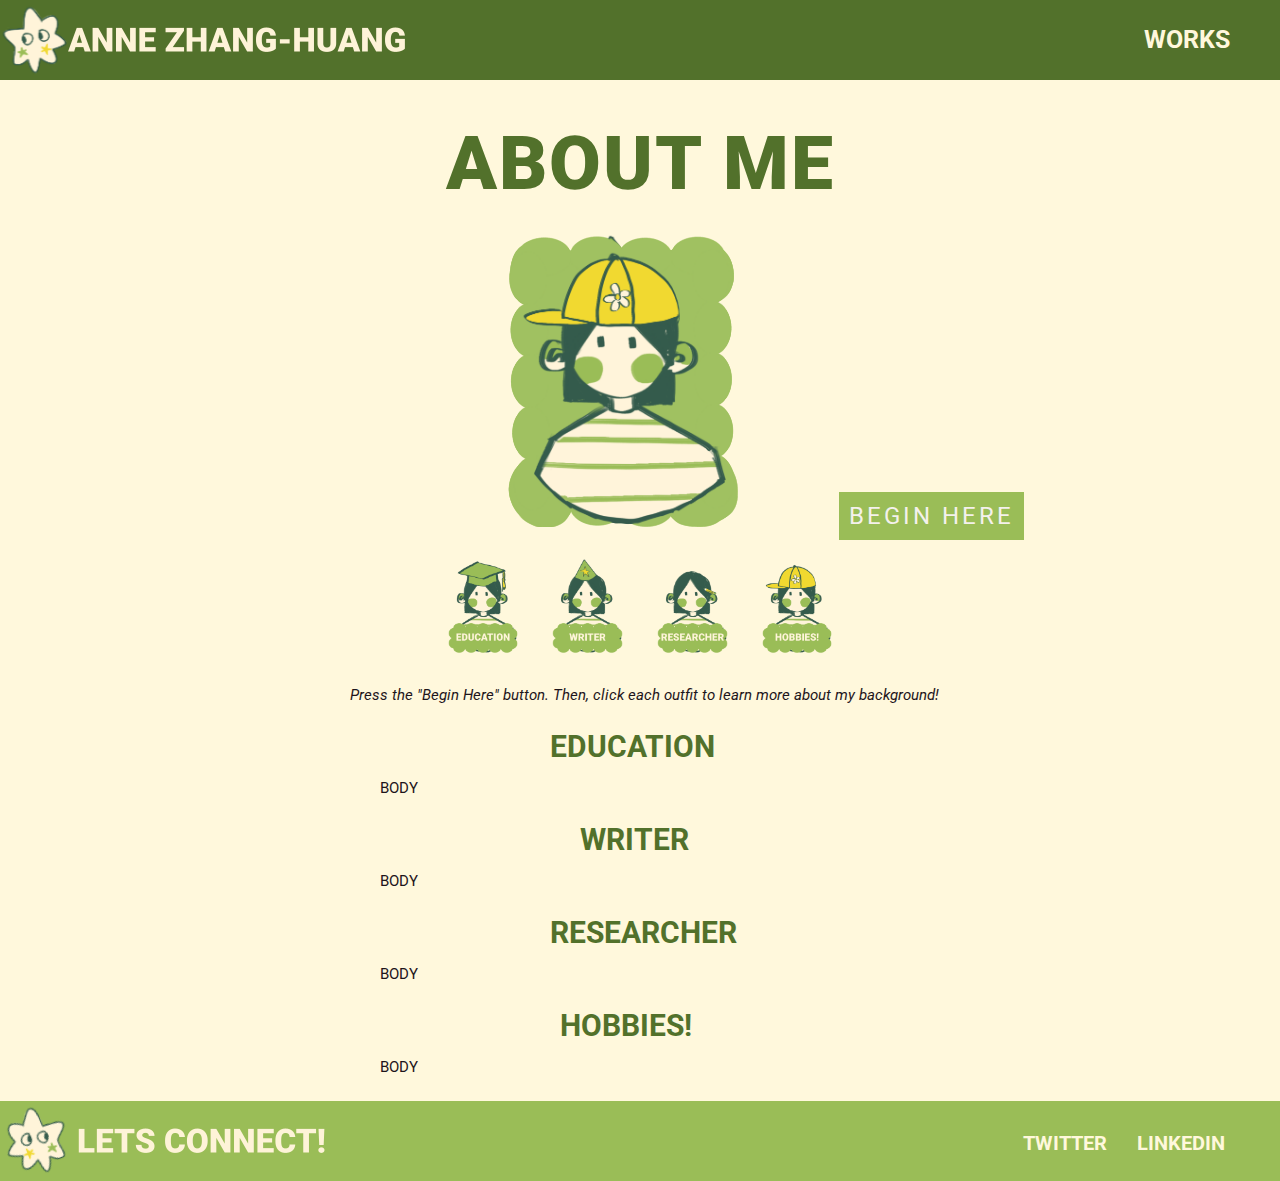
==== about.html @ 39949796 "Initial commit" ====
<!DOCTYPE html> 
<html>
    <head> 
        <link rel="stylesheet" type="text/css" href="css/style.css"> 
        <link href="https://fonts.googleapis.com/css2?family=Roboto&display=swap" rel="stylesheet"> 
        <style>
            body {
              font-family: "Roboto", sans-serif;
            }
        </style>
    </head>

<body>

<!--please do not read or review my code. it works. that's what matters.-->

<!--navbar-->
<div class="nav">
    <div id="logo">
        <a href="index.html"> 
        <img id="logo" src="assets/logofull.png" alt="logo"> </a> </div>
        <a href="index.html"> <div id="navitem"> <strong> WORKS </strong> </div> </a>
</div>

<!--header image-->

<div id="headerim">
    <img id="headerim" src="assets/img/header.png" alt="headerim"> 
</div>

<!--dress up about-->
<section id="POP">
    <div id="title"><strong>ABOUT ME</strong></div>
    <div id="me-container">
        <img class="starter" id="body" src="assets/myhead.png">
        <img class="outfit" id="o1" src="assets/outfit1.png">
        <img class="outfit" id="o2" src="assets/outfit2.png">
        <img class="outfit" id="o3" src="assets/outfit3.png">
        <img class="outfit" id="o4" src="assets/outfit4.png">
    </div>
    
    <div id="selection-container">
        <img class="outfit-selection" id="s1" src="assets/o1select.png">
        <img class="outfit-selection" id="s2" src="assets/o2select.png">
        <img class="outfit-selection" id="s3" src="assets/o3select.png">
        <img class="outfit-selection" id="s4" src="assets/o4select.png">
    </div>

    <div id="strip-button" class="button">
        BEGIN HERE
    </div>

    <div id="text-container">
        <div id="bodytext"> <em>Press the "Begin Here" button. Then, click each outfit to learn more about my background! </em></div>
        <div id="o1text"> <strong> EDUCATION </strong> </div>
            <div id="o1body">BODY</div>
        <div id="o2text"> <strong> WRITER </strong> </div>
            <div id="o2body">BODY</div>
        <div id="o3text"> <strong> RESEARCHER </strong> </div>
            <div id="o3body">BODY</div>
        <div id="o4text"> <strong> HOBBIES! </strong> </div>
            <div id="o4body">BODY</div>
    </div>

</section>

<!--footer-->

<div class="footer">
    <div id="logofoot">
        <img id="logofoot" src="assets/letsconnect.png" alt="logofoot"> 
    </div>
        <a href="https://www.linkedin.com/in/annezhang9/"> <div id="contactinfo"> <strong> LINKEDIN </strong> </div> </a>
        <a href="https://twitter.com/rejectedtedtalk"> <div id="contactinfo2"> <strong> TWITTER </strong> </div> </a>
    </div>
</div>

<script src="js/script.js"></script>

</body>

</html>
---- css/style.css ----
@import url('https://fonts.googleapis.com/css2?family=Roboto&display=swap');

/*please do not read or review my code. it works, and that's what matters.*/

html {
	background-color: #fff8dc;
}

body {
	margin: 0px;
	padding: 0px;
}

/*navbar*/

.nav {
	overflow: hidden;
	display: inline;
	float: left;
	background-color: #52712b;
    width: 1350px;
    height: 80px;
    position:fixed;
	margin: 0px;
}

#navitem {
	list-style-type: none;
	float: right;
	color: #fff8dc; 
	font-size: 25px;
	display: flex; 
	flex-direction: row;
	justify-content: flex-end;
	align-items: center;
	padding-top: 25px;
	padding-right: 120px;
}

#navitem:link {
	color: #fff8dc; 
    text-decoration: none;
}

#navitem:hover {
	text-decoration: underline;
}

#navitem:visited, #navitem:active {
    color: #f1d930;
}

#logo {
	list-style-type: none;
	margin: 0;
   	display: inline;
   	float: left;
}

/*navbar double duty*/

.nav2 {
	overflow: hidden;
	display: inline;
	float: left;
	background-color: #52712b;
    width: 1350px;
    height: 80px;
    position:fixed;
	margin: 0px;
}

#navitem2, #navitem3 {
	list-style-type: none;
	float: right;
	color: #fff8dc; 
	font-size: 25px;
	display: flex; 
	flex-direction: row;
	justify-content: flex-end;
	align-items: center;
	padding-top: 25px;
}

#navitem2 {
	padding-right: 120px;
}

#navitem3{
	padding-right: 50px;
}

#navitem2:link, #navitem3:link {
	color: #fff8dc; 
    text-decoration: none;
}

#navitem2:hover, #navitem3:hover {
	text-decoration: underline;
}

#navitem2:visited, #navitem2:active, #navitem3:visited, #navitem3:active {
    color: #f1d930;
}

#logo2 {
	list-style-type: none;
	margin: 0;
   	display: inline;
   	float: left;
}

/*headerimage*/

#headerim {
	padding-top: 20px;
}

/*works body*/

#sectiontitle {
	padding-left: 525px;
}

#sectiontitle1 {
	padding-left: 390px;
}

#projectt {
	color: #52712b;
}

#workdes {
	color: #1e151b;
}

#descrip { 
	padding: 10px;
}

#workdes {
    color: #1e151b;
}

/*about; dress up*/
#pop {
    background-color: #f4f1ec;
    height: 100%;
}

#ABC {
    height: 100%;
  }

body {
	margin: 0px;
	background-position: center;
}

#title {
	font-size: 75px;
	text-align: center;
	margin: 30px;
	margin-bottom: 20px;
	text-transform: uppercase;
	letter-spacing: 2px;
	padding-top: 30px;
	font-weight: 700;
	color: #52712b;
}

#me-container {
	overflow: hidden;
	position: relative;
	width: 500px;
	height: 300px;
	margin: 0 auto;
}

#selection-container {
	position: relative;
	text-align: center;
	top: 10px;
	padding: 10px;
}

.outfit-selection {
	cursor: pointer;
	height: 100px;
	margin: 10px;
}

.outfit-selection:hover {
	opacity: 0.6;
}

#body {
	position: absolute;
	height: 300px;
	top: 5px;
	left: 110px;
}

#body:hover, .outfit:hover, .outfit-selection:hover {
	-webkit-transform: rotate(5deg);
}

.outfit {
	/*z-index: 10;*/
	position: absolute;
	height: 300px;
	top: 5px;
	left: 110px;
}

.hidden {
	display: none;
}

.show {
	display: block;
}

#o1 {
	position: absolute;
	height: 300px;
	top: 5px;
	left: 110px;
}

#o2 {
	position: absolute;
	height: 300px;
	top: 5px;
	left: 110px;
}

#o3 {
	position: absolute;
	height: 300px;
	top: 5px;
	left: 110px;
}

#o4 {
	position: absolute;
	height: 300px;
	top: 5px;
	left: 110px;
}

#o2text {
	color: #52712b;
	font-size: 30px;
	padding-left: 580px;
}

#o1text, #o3text {
	color: #52712b;
	font-size: 30px;
	padding-left: 550px;
}

#o4text {
	color: #52712b;
	font-size: 30px;
	padding-left: 560px;
}

#bodytext{
	color: #1e151b;
	font-size: 15px;
	padding-left: 350px;
	padding-top: 15px;
	padding-bottom: 25px;
}

#o1body, #o2body, #o3body, #o4body {
	color: #1e151b;
	font-size: 15px;
	padding-left: 380px;
	padding-top: 15px;
	padding-bottom: 25px;
}

.button {
	position: absolute;
	font-size: 1.5em;
	text-transform: uppercase;
	color: #f4f1ec;
	background: #9abd57;
	padding: 10px;
	letter-spacing: 3px;
	text-align: center;
	transition: 0.3s;
}

.button:hover {
	cursor: pointer;
	background:#9abd57;
	transform: rotate(-5deg);
}

#strip-button {
	right: 20%;
	bottom: 40%;

}

/*index body*/

#abme1, #ABC {
	display:flex;
	flex-direction: row;
	justify-content: space-around;
	align-items: center;
}

#ab1title, #projectt {
	color: #9abd57;
}

#ab1ab, #workdes {
	color: #0e1609;
}

#project-unit {
	margin: 10px;
	display: flex;
	flex-direction: column;
	align-items: center; 
	justify-content: flex-start;
}

/*
#project-unit1 {
	margin-top: 10px;
	padding-right: 120px;
	display: flex;
	flex-direction: column;
}
*/


#gamephoto1{
	padding-left: 30px;
}

#descrip {
	margin-left: 50px;
	margin-right: 50px;
	margin-top: 50px;
	margin-bottom: 50px;
}

#summ {
	padding-top: 10px;
}

#img-container {
	margin: 60px;
	background-color: #9abd57;
}

#abc{
	display:flex;
	flex-direction: row;
	justify-content: space-around;
	align-items: center;
	padding-bottom: 10px;
}

#projectunit {
	height: 300px;
	width: 1200px;
	color: #0e1609;
	display:flex;
	flex-direction: row;
	align-items: flex-start;
}

/*
#title1 {
	color: #52712b;
	font-size: 20px;
}
*/

#summ {
	padding-bottom: 10px;
}

#comingsoon {
	color: #9abd57;
}

#readmore {
	color: #9abd57;
	text-decoration: none;
}

#readmore:link {
    text-decoration: none;
	color: #9abd57;
}

#readmore:visited {
	color: #52712b;
	text-decoration: none;
}

#readmore:hover {
	color: #52712b;
	text-decoration: underline;
}

#readmore:active {
    color: #52712b;
	text-decoration: none;
}

/*footer*/

.footer {
    background-color: #9abd57;
    width: 1350px;
    height: 80px;
    left:0px;
    bottom:0px;
}

#contactinfo, #contactinfo2 {
	color: #fff8dc;
    padding-left: 20px;
	list-style-type: none;
	display: inline;
	float: right;
	font-size: 20px;
	margin: 5px;
	padding-top: 25px;
}

#contactinfo {
	padding-right: 120px;
}

#contactinfo2 {
	padding-left: 25px;
}

#contactinfo:link, #contactinfo2:link {
    text-decoration: none;
	color: #fff8dc; 
}

#contactinfo:hover, #contactinfo2:hover {
	text-decoration: underline;
}

#contactinfo:visited, #contactinfo:active, #contactinfo2:visited, #contactinfo2:active {
    color: #f1d930;
}

#logofoot {
	float: left;
}
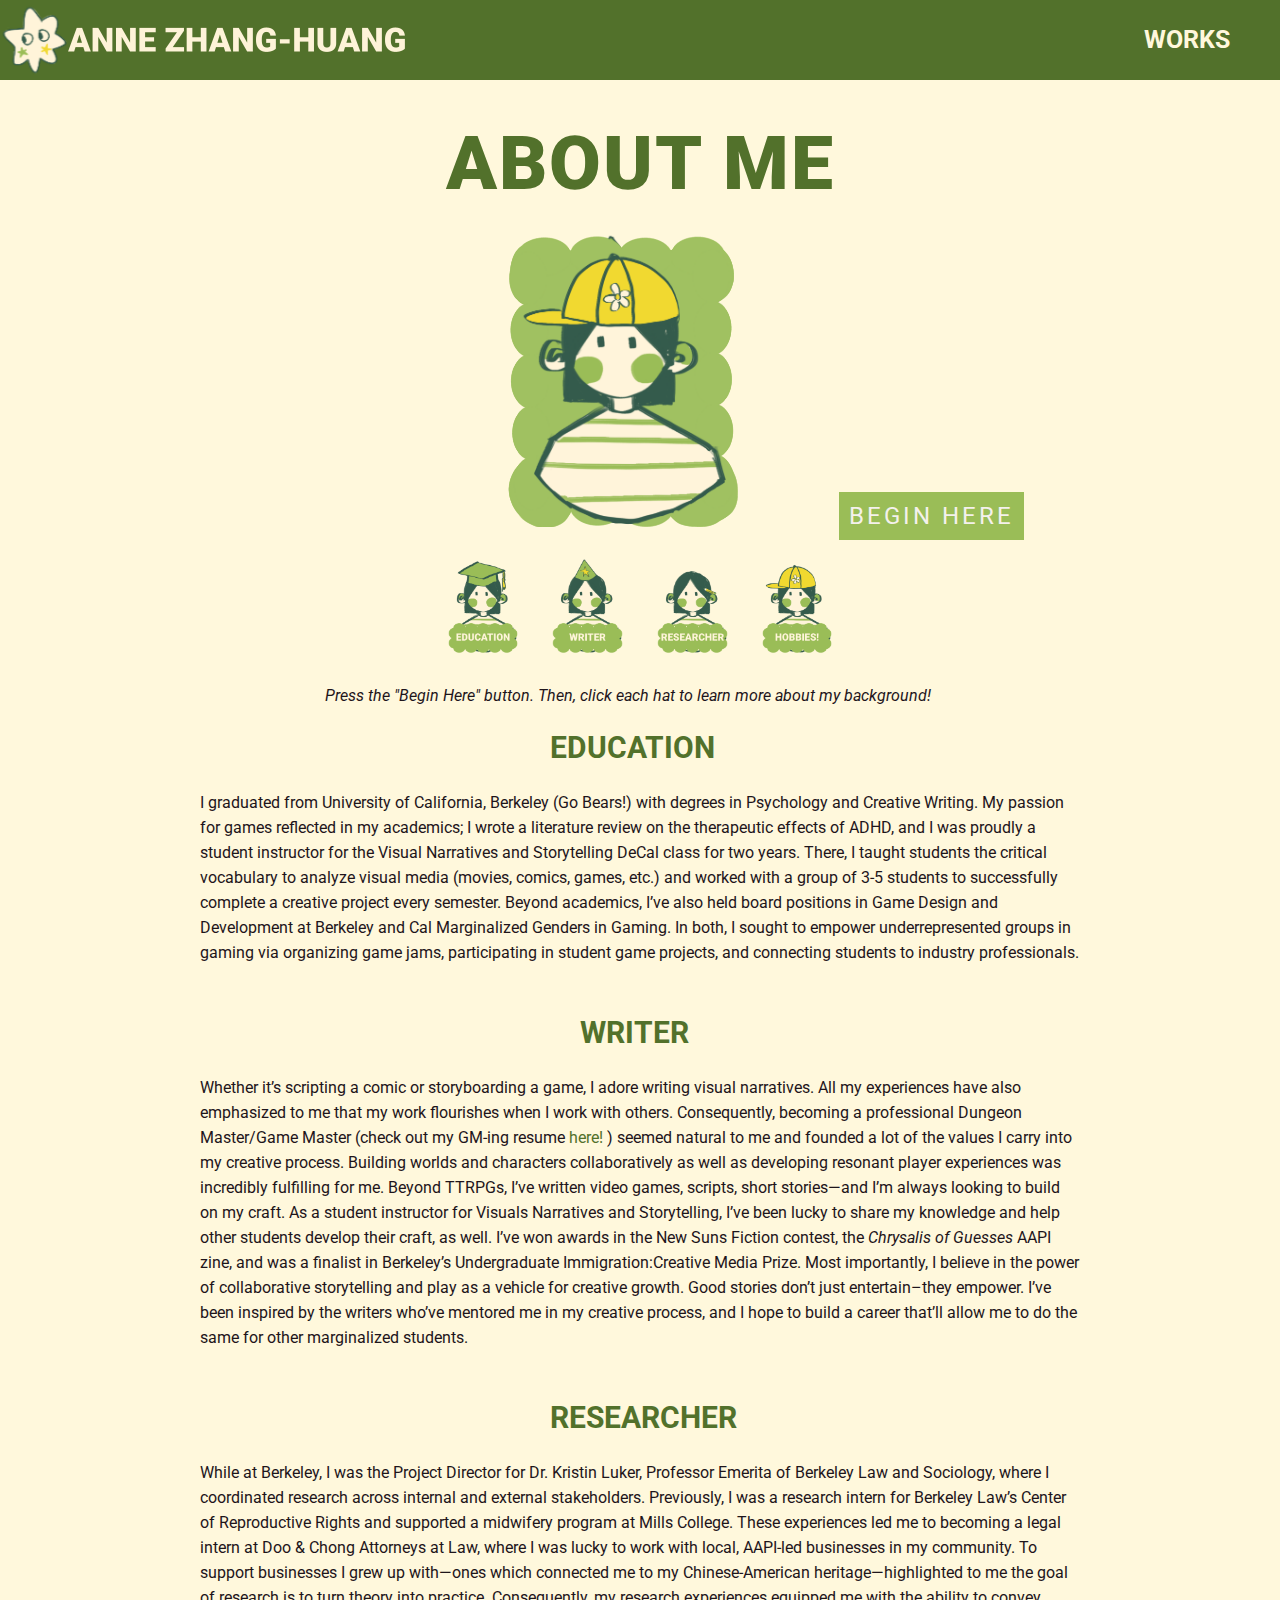
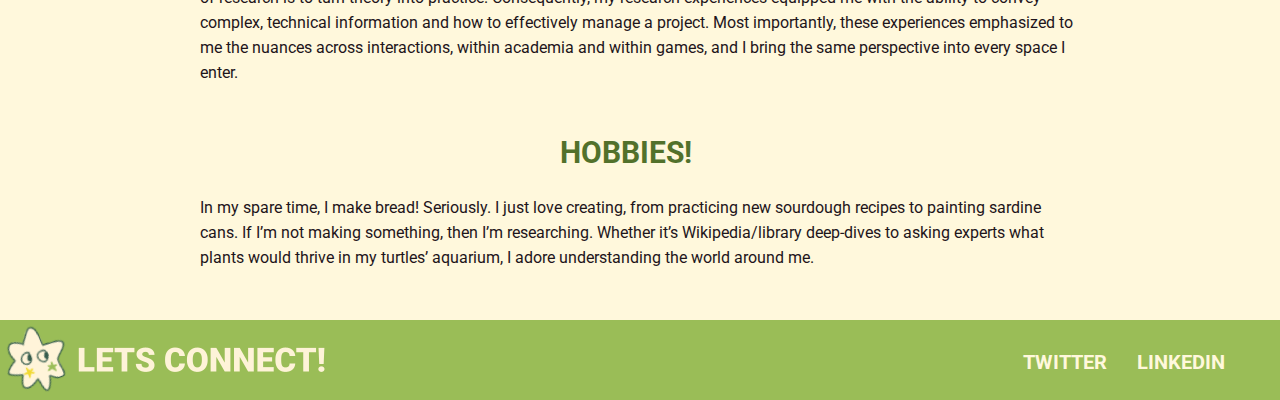
==== commit d0ec5096: "update" ====
--- a/about.html
+++ b/about.html
@@ -51,15 +51,15 @@
     </div>
 
     <div id="text-container">
-        <div id="bodytext"> <em>Press the "Begin Here" button. Then, click each outfit to learn more about my background! </em></div>
+        <div id="bodytext"> <em>Press the "Begin Here" button. Then, click each hat to learn more about my background! </em></div>
         <div id="o1text"> <strong> EDUCATION </strong> </div>
-            <div id="o1body">BODY</div>
+            <div id="o1body"> I graduated from University of California, Berkeley (Go Bears!) with degrees in Psychology and Creative Writing. My passion for games reflected in my academics; I wrote a literature review on the therapeutic effects of ADHD, and I was proudly a student instructor for the Visual Narratives and Storytelling DeCal class for two years. There, I taught students the critical vocabulary to analyze visual media (movies, comics, games, etc.) and worked with a group of 3-5 students to successfully complete a creative project every semester. Beyond academics, I’ve also held board positions in Game Design and Development at Berkeley and Cal Marginalized Genders in Gaming. In both, I sought to empower underrepresented groups in gaming via organizing game jams, participating in student game projects, and connecting students to industry professionals.  </div>
         <div id="o2text"> <strong> WRITER </strong> </div>
-            <div id="o2body">BODY</div>
+            <div id="o2body"> Whether it’s scripting a comic or storyboarding a game, I adore writing visual narratives. All my experiences have also emphasized to me that my work flourishes when I work with others. Consequently, becoming a professional Dungeon Master/Game Master (check out my GM-ing resume <a href="about.html" id="gmresume"> here! </a>) seemed natural to me and founded a lot of the values I carry into my creative process. Building worlds and characters collaboratively as well as developing resonant player experiences was incredibly fulfilling for me. Beyond TTRPGs, I’ve written video games, scripts, short stories—and I’m always looking to build on my craft. As a student instructor for Visuals Narratives and Storytelling, I’ve been lucky to share my knowledge and help other students develop their craft, as well. I’ve won awards in the New Suns Fiction contest, the <em> Chrysalis of Guesses </em> AAPI zine, and was a finalist in Berkeley’s Undergraduate Immigration:Creative Media Prize. Most importantly, I believe in the power of collaborative storytelling and play as a vehicle for creative growth. Good stories don’t just entertain–they empower. I’ve been inspired by the writers who’ve mentored me in my creative process, and I hope to build a career that’ll allow me to do the same for other marginalized students.             </div>
         <div id="o3text"> <strong> RESEARCHER </strong> </div>
-            <div id="o3body">BODY</div>
+            <div id="o3body">While at Berkeley, I was the Project Director for Dr. Kristin Luker, Professor Emerita of Berkeley Law and Sociology, where I coordinated research across internal and external stakeholders. Previously, I was a research intern for Berkeley Law’s Center of Reproductive Rights and supported a midwifery program at Mills College. These experiences led me to becoming a legal intern at Doo & Chong Attorneys at Law, where I was lucky to work with local, AAPI-led businesses in my community. To support businesses I grew up with—ones which connected me to my Chinese-American heritage—highlighted to me the goal of research is to turn theory into practice. Consequently, my research experiences equipped me with the ability to convey complex, technical information and how to effectively manage a project. Most importantly, these experiences emphasized to me the nuances across interactions, within academia and within games, and I bring the same perspective into every space I enter.</div>
         <div id="o4text"> <strong> HOBBIES! </strong> </div>
-            <div id="o4body">BODY</div>
+            <div id="o4body">In my spare time, I make bread! Seriously. I just love creating, from practicing new sourdough recipes to painting sardine cans. If I’m not making something, then I’m researching. Whether it’s Wikipedia/library deep-dives to asking experts what plants would thrive in my turtles’ aquarium, I adore understanding the world around me.</div>
     </div>
 
 </section>
--- a/css/style.css
+++ b/css/style.css
@@ -267,20 +267,50 @@
 	padding-left: 560px;
 }
 
-#bodytext{
+#bodytext {
 	color: #1e151b;
-	font-size: 15px;
-	padding-left: 350px;
+	font-size: 16px;
+	padding-left: 325px;
 	padding-top: 15px;
 	padding-bottom: 25px;
 }
 
-#o1body, #o2body, #o3body, #o4body {
+#o4body {
 	color: #1e151b;
-	font-size: 15px;
-	padding-left: 380px;
-	padding-top: 15px;
-	padding-bottom: 25px;
+	font-size: 16px;
+	line-height: 25px;
+	padding-left: 200px;
+	padding-right: 200px;
+	padding-top: 25px;
+	padding-bottom: 50px;
+}
+
+#gmresume {
+	color: #52712b;
+}
+
+#gmresume:link {
+	color: #52712b; 
+    text-decoration: none;
+}
+
+#gmresume:hover {
+	text-decoration: underline;
+}
+
+#gmresume:visited, #gmresume:active {
+    color: #52712b;
+}
+
+
+#o1body, #o2body, #o3body {
+	color: #1e151b;
+	font-size: 16px;
+	line-height: 25px;
+	padding-left: 200px;
+	padding-right: 200px;
+	padding-top: 25px;
+	padding-bottom: 50px;
 }
 
 .button {
@@ -332,20 +362,6 @@
 	justify-content: flex-start;
 }
 
-/*
-#project-unit1 {
-	margin-top: 10px;
-	padding-right: 120px;
-	display: flex;
-	flex-direction: column;
-}
-*/
-
-
-#gamephoto1{
-	padding-left: 30px;
-}
-
 #descrip {
 	margin-left: 50px;
 	margin-right: 50px;
@@ -359,7 +375,31 @@
 
 #img-container {
 	margin: 60px;
-	background-color: #9abd57;
+}
+
+.gamephoto {
+	height: 175px;
+	width: 250px;
+}
+
+.gamephoto1 {
+	height: 150px;
+	width: 150px;
+}
+
+.gamephoto2 {
+	height: 275px;
+	width: 275px;
+}
+
+.gamephoto3{
+	height: 175px;
+	width: 275px;
+}
+
+.gamephoto4{
+	height: 175px;
+	width: 275px;
 }
 
 #abc{
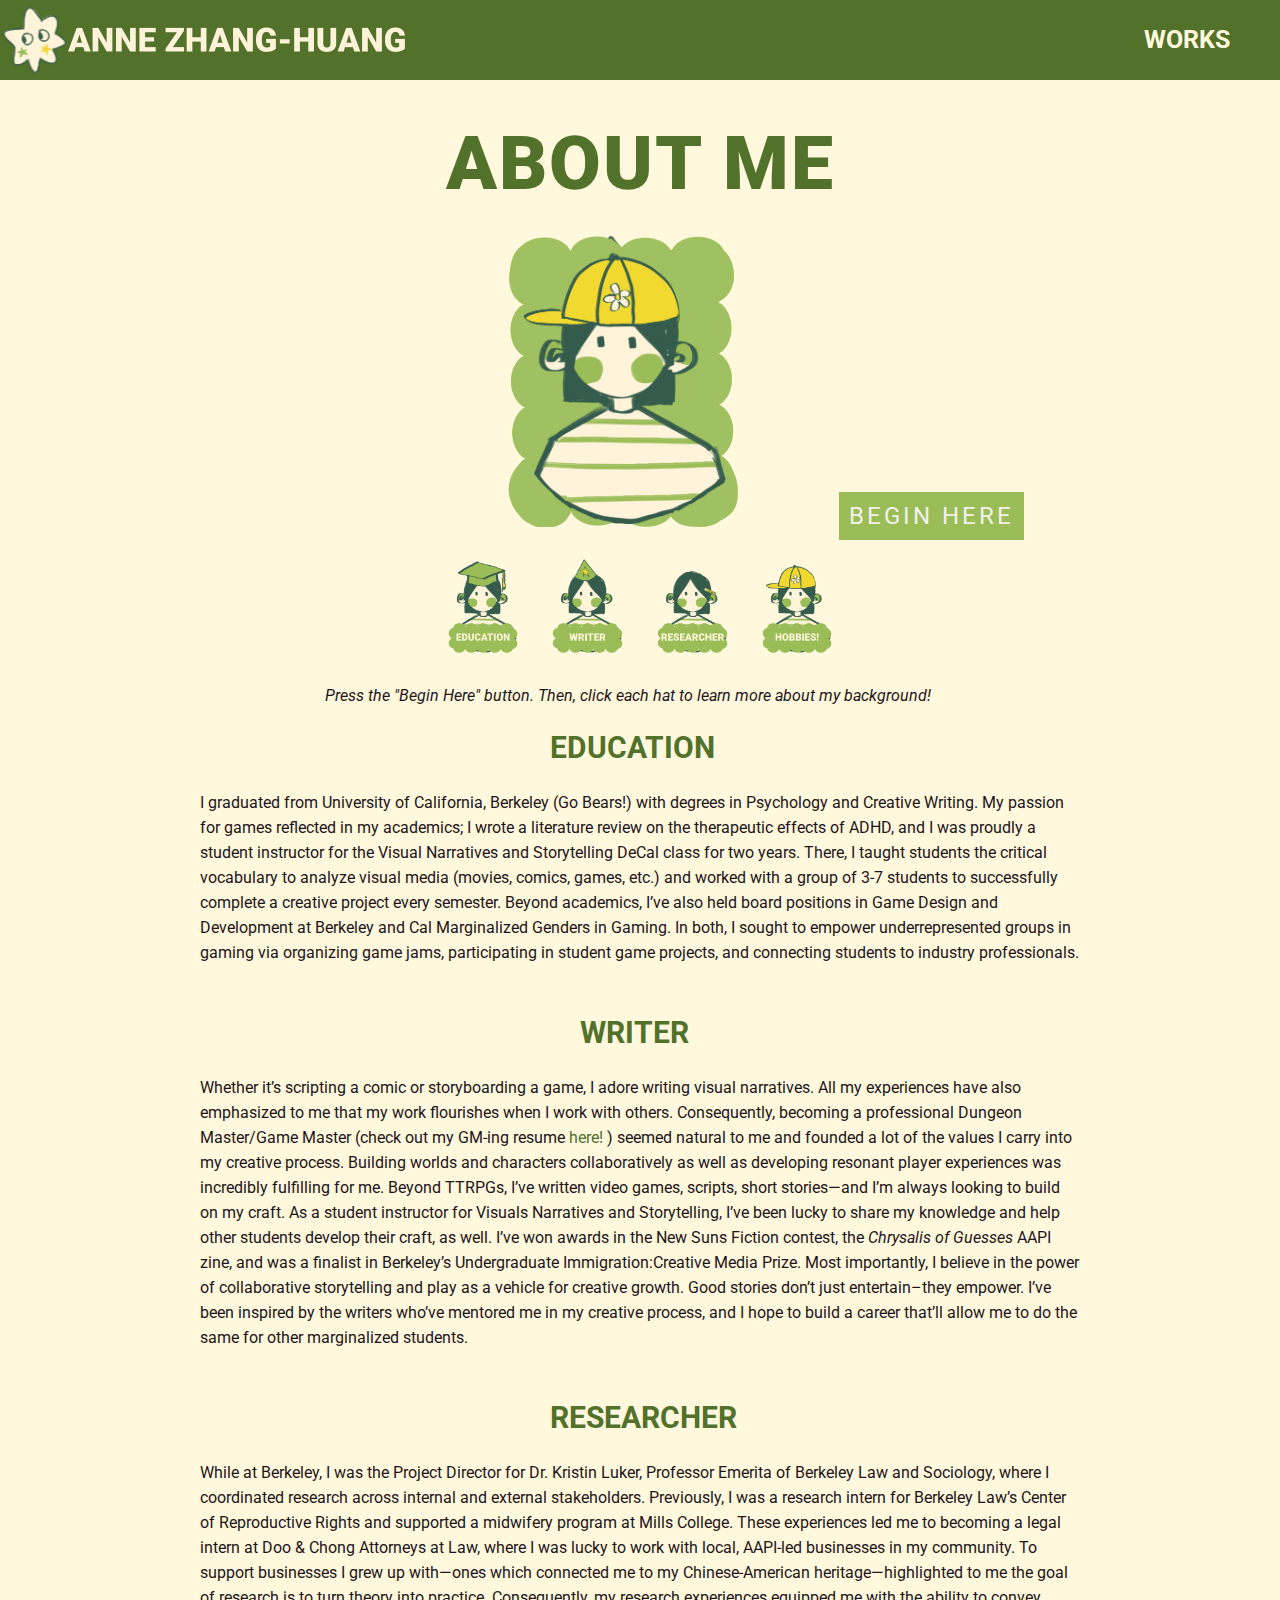
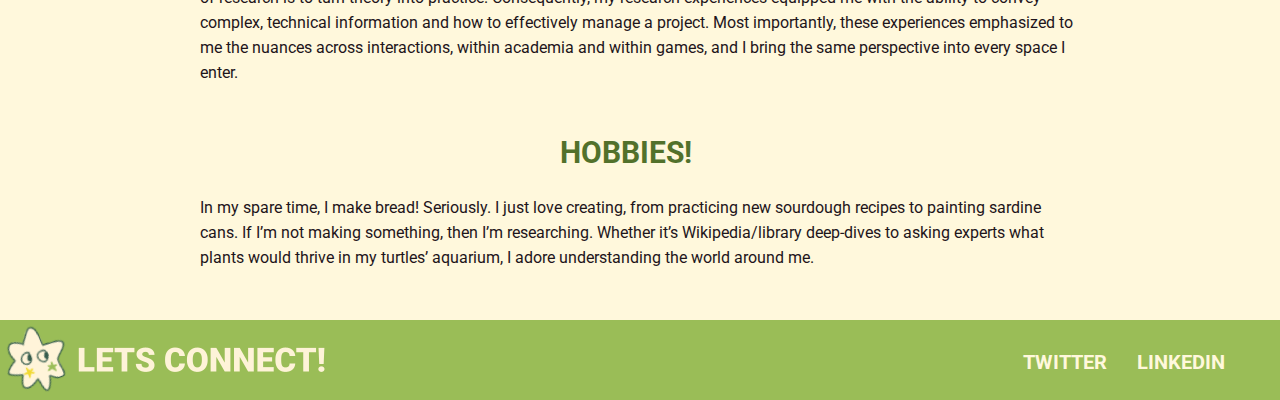
==== commit 9f0bb97f: "more updates!" ====
--- a/about.html
+++ b/about.html
@@ -53,9 +53,9 @@
     <div id="text-container">
         <div id="bodytext"> <em>Press the "Begin Here" button. Then, click each hat to learn more about my background! </em></div>
         <div id="o1text"> <strong> EDUCATION </strong> </div>
-            <div id="o1body"> I graduated from University of California, Berkeley (Go Bears!) with degrees in Psychology and Creative Writing. My passion for games reflected in my academics; I wrote a literature review on the therapeutic effects of ADHD, and I was proudly a student instructor for the Visual Narratives and Storytelling DeCal class for two years. There, I taught students the critical vocabulary to analyze visual media (movies, comics, games, etc.) and worked with a group of 3-5 students to successfully complete a creative project every semester. Beyond academics, I’ve also held board positions in Game Design and Development at Berkeley and Cal Marginalized Genders in Gaming. In both, I sought to empower underrepresented groups in gaming via organizing game jams, participating in student game projects, and connecting students to industry professionals.  </div>
+            <div id="o1body"> I graduated from University of California, Berkeley (Go Bears!) with degrees in Psychology and Creative Writing. My passion for games reflected in my academics; I wrote a literature review on the therapeutic effects of ADHD, and I was proudly a student instructor for the Visual Narratives and Storytelling DeCal class for two years. There, I taught students the critical vocabulary to analyze visual media (movies, comics, games, etc.) and worked with a group of 3-7 students to successfully complete a creative project every semester. Beyond academics, I’ve also held board positions in Game Design and Development at Berkeley and Cal Marginalized Genders in Gaming. In both, I sought to empower underrepresented groups in gaming via organizing game jams, participating in student game projects, and connecting students to industry professionals.  </div>
         <div id="o2text"> <strong> WRITER </strong> </div>
-            <div id="o2body"> Whether it’s scripting a comic or storyboarding a game, I adore writing visual narratives. All my experiences have also emphasized to me that my work flourishes when I work with others. Consequently, becoming a professional Dungeon Master/Game Master (check out my GM-ing resume <a href="about.html" id="gmresume"> here! </a>) seemed natural to me and founded a lot of the values I carry into my creative process. Building worlds and characters collaboratively as well as developing resonant player experiences was incredibly fulfilling for me. Beyond TTRPGs, I’ve written video games, scripts, short stories—and I’m always looking to build on my craft. As a student instructor for Visuals Narratives and Storytelling, I’ve been lucky to share my knowledge and help other students develop their craft, as well. I’ve won awards in the New Suns Fiction contest, the <em> Chrysalis of Guesses </em> AAPI zine, and was a finalist in Berkeley’s Undergraduate Immigration:Creative Media Prize. Most importantly, I believe in the power of collaborative storytelling and play as a vehicle for creative growth. Good stories don’t just entertain–they empower. I’ve been inspired by the writers who’ve mentored me in my creative process, and I hope to build a career that’ll allow me to do the same for other marginalized students.             </div>
+            <div id="o2body"> Whether it’s scripting a comic or storyboarding a game, I adore writing visual narratives. All my experiences have also emphasized to me that my work flourishes when I work with others. Consequently, becoming a professional Dungeon Master/Game Master (check out my GM-ing resume <a href="https://drive.google.com/file/d/186g3NrnZOFE6AaMFkFx7xUKK8HiuVLzm/view?usp=sharing" id="gmresume"> here! </a>) seemed natural to me and founded a lot of the values I carry into my creative process. Building worlds and characters collaboratively as well as developing resonant player experiences was incredibly fulfilling for me. Beyond TTRPGs, I’ve written video games, scripts, short stories—and I’m always looking to build on my craft. As a student instructor for Visuals Narratives and Storytelling, I’ve been lucky to share my knowledge and help other students develop their craft, as well. I’ve won awards in the New Suns Fiction contest, the <em> Chrysalis of Guesses </em> AAPI zine, and was a finalist in Berkeley’s Undergraduate Immigration:Creative Media Prize. Most importantly, I believe in the power of collaborative storytelling and play as a vehicle for creative growth. Good stories don’t just entertain–they empower. I’ve been inspired by the writers who’ve mentored me in my creative process, and I hope to build a career that’ll allow me to do the same for other marginalized students.             </div>
         <div id="o3text"> <strong> RESEARCHER </strong> </div>
             <div id="o3body">While at Berkeley, I was the Project Director for Dr. Kristin Luker, Professor Emerita of Berkeley Law and Sociology, where I coordinated research across internal and external stakeholders. Previously, I was a research intern for Berkeley Law’s Center of Reproductive Rights and supported a midwifery program at Mills College. These experiences led me to becoming a legal intern at Doo & Chong Attorneys at Law, where I was lucky to work with local, AAPI-led businesses in my community. To support businesses I grew up with—ones which connected me to my Chinese-American heritage—highlighted to me the goal of research is to turn theory into practice. Consequently, my research experiences equipped me with the ability to convey complex, technical information and how to effectively manage a project. Most importantly, these experiences emphasized to me the nuances across interactions, within academia and within games, and I bring the same perspective into every space I enter.</div>
         <div id="o4text"> <strong> HOBBIES! </strong> </div>
--- a/css/style.css
+++ b/css/style.css
@@ -119,11 +119,15 @@
 /*works body*/
 
 #sectiontitle {
+	padding-left: 400px;
+}
+
+#sectiontitle2 {
 	padding-left: 525px;
 }
 
 #sectiontitle1 {
-	padding-left: 390px;
+	padding-left: 520px;
 }
 
 #projectt {
